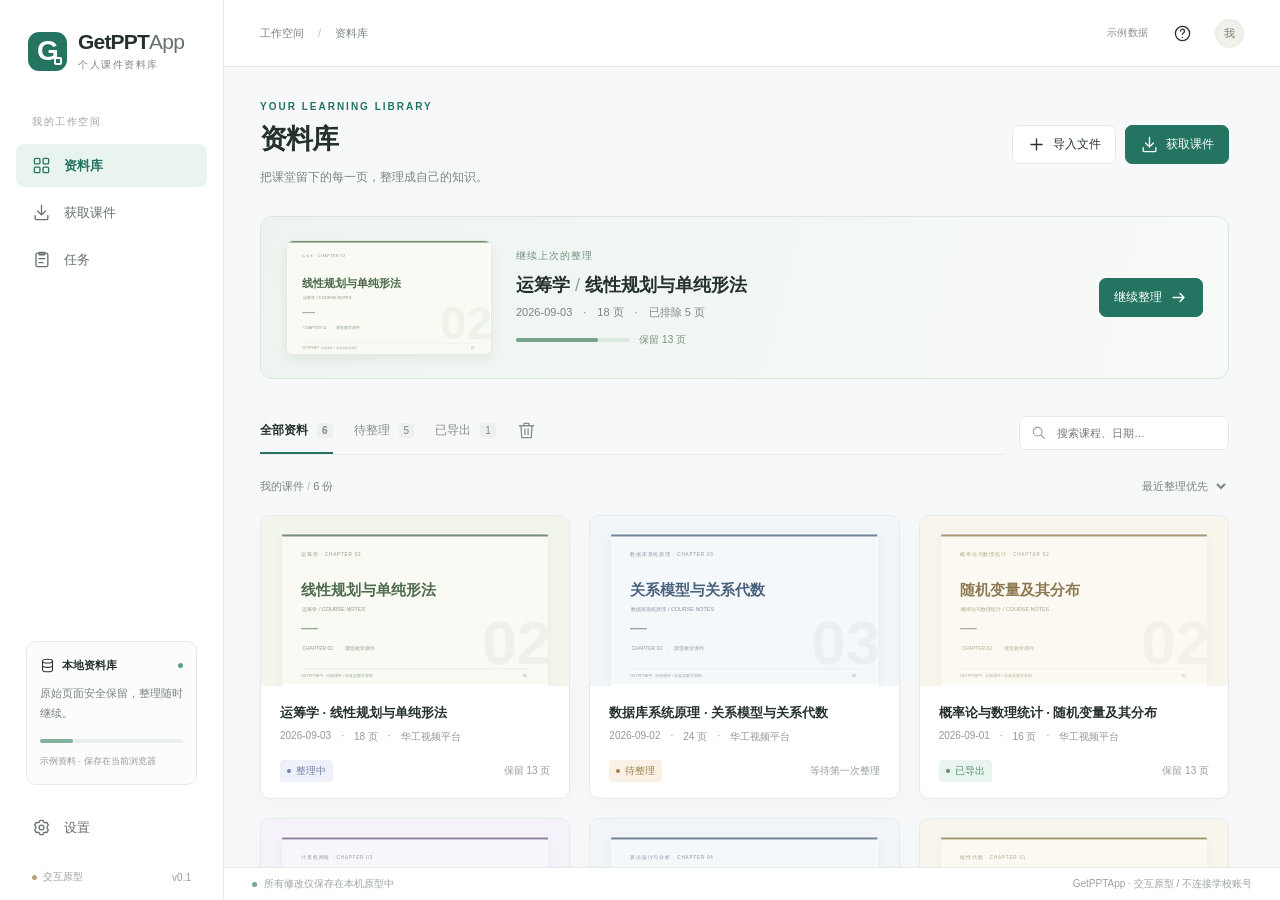
==== prototype/index.html @ de609c1f "feat: build stable course library workflow" ====
<!doctype html>
<html lang="zh-CN">
<head>
  <meta charset="utf-8">
  <meta name="viewport" content="width=device-width,initial-scale=1">
  <title>GetPPTApp · 课件资料库</title>
  <link rel="stylesheet" href="styles.css">
</head>
<body>
  <div class="app-shell">
    <aside class="sidebar">
      <a class="brand" href="#library" aria-label="返回资料库"><span class="brand-mark">G<span></span></span><span>GetPPT<span class="brand-app">App</span><small>个人课件资料库</small></span></a>
      <div class="workspace-label">我的工作空间</div>
      <nav id="nav" aria-label="主导航"></nav>
      <div class="sidebar-bottom">
        <div class="storage-card"><div><span data-icon="database"></span><strong>本地资料库</strong><span class="local-dot"></span></div><p>原始页面安全保留，整理随时继续。</p><div class="storage-meter"><span></span></div><small>示例资料 · 保存在当前浏览器</small></div>
        <button class="nav-item" data-nav="settings"><span data-icon="settings"></span>设置</button>
        <div class="prototype-label"><span></span>交互原型 <span class="prototype-version">v0.1</span></div>
      </div>
    </aside>
    <div class="workspace">
      <header class="topbar"><div id="breadcrumb">工作空间 <span>/</span> 资料库</div><div class="topbar-right"><span class="demo-tag">示例数据</span><button class="icon-button" id="help-button" title="查看原型体验说明" aria-label="查看原型体验说明" data-icon="help"></button><span class="avatar">我</span></div></header>
      <main id="main"></main>
      <footer id="statusbar"></footer>
    </div>
  </div>
  <div id="toast" role="status" aria-live="polite"></div>
  <dialog id="modal"><div id="modal-content"></div></dialog>
  <script src="app.js"></script>
</body>
</html>
---- prototype/styles.css ----
:root{--bg:#f7f8fa;--surface:#fff;--ink:#25312f;--muted:#7a8583;--line:#e6ebe9;--green:#257461;--green-dark:#195845;--soft:#eaf4ef;--amber:#a9782d;--radius:12px;--shadow:0 7px 24px #22392c06;font-family:Inter,"Segoe UI","Microsoft YaHei",sans-serif;font-size:14px;color:var(--ink);background:var(--bg)}
*{box-sizing:border-box}body{margin:0}button,input,select{font:inherit}button,a,input,select{outline-offset:4px}button{cursor:pointer}button:disabled{cursor:not-allowed;opacity:.4}a{color:inherit;text-decoration:none}button{color:inherit}svg.icon{width:19px;height:19px;flex-shrink:0;stroke:currentColor;fill:none;stroke-width:1.65;stroke-linecap:round;stroke-linejoin:round;vertical-align:middle}button{border:1px solid var(--line);background:white;border-radius:7px;padding:9px 14px;display:inline-flex;align-items:center;justify-content:center;gap:7px;transition:background .15s,border-color .15s}button:hover:not(:disabled){background:#f1f5f3;border-color:#cbd8d1}.primary{background:var(--green);border-color:var(--green);color:#fff}.primary:hover:not(:disabled){background:var(--green-dark);border-color:var(--green-dark)}.secondary{background:var(--soft);color:var(--green);border-color:transparent}.quiet{border-color:transparent;background:transparent}.danger{color:#a3473d}.icon-button{padding:7px;width:34px;height:34px;background:transparent;border-color:transparent}.app-shell{height:100vh;display:flex;overflow:hidden}.sidebar{width:224px;flex-shrink:0;background:#fff;border-right:1px solid var(--line);padding:30px 16px 16px;display:flex;flex-direction:column}.brand{display:flex;gap:11px;align-items:center;padding:0 12px;font-size:21px;font-weight:750;letter-spacing:-.8px}.brand-mark{height:39px;width:39px;background:var(--green);border-radius:11px;color:white;font-size:28px;font-weight:600;display:grid;place-items:center;position:relative}.brand-mark span{position:absolute;width:8px;height:8px;border:2px solid white;right:5px;bottom:6px;border-radius:2px;background:var(--green)}.brand-app{font-weight:400;color:#64716d}.brand small{display:block;color:var(--muted);font-size:10px;font-weight:400;letter-spacing:1.5px;margin-top:4px}.workspace-label{font-size:10px;letter-spacing:1.6px;color:#99a19e;margin:43px 16px 13px}.nav-item{width:100%;border:0;justify-content:flex-start;gap:13px;padding:12px 16px;border-radius:8px;font-size:13px;color:#67726e;margin:2px 0}.nav-item.active{background:var(--soft);color:var(--green);font-weight:650}.nav-item .nav-count{margin-left:auto;background:#dcece4;padding:2px 6px;font-size:10px;border-radius:5px}.sidebar-bottom{margin-top:auto}.storage-card{margin:14px 10px 19px;padding:16px 13px;border:1px solid var(--line);border-radius:10px;background:#fbfcfb}.storage-card>div:first-child{display:flex;align-items:center;gap:7px;font-size:11px}.storage-card svg{width:15px;height:15px}.storage-card p{font-size:11px;line-height:1.8;color:var(--muted);margin:11px 0}.storage-card small{font-size:9px;color:#919b95}.local-dot{background:#58a384;width:5px;height:5px;border-radius:50%;margin-left:auto}.storage-meter{height:4px;background:#e9efeb;border-radius:3px;margin:15px 0 8px}.storage-meter span{display:block;width:23%;height:100%;background:#82b39c;border-radius:3px}.prototype-label{font-size:10px;color:#97a09b;display:flex;gap:6px;align-items:center;padding:19px 16px 0}.prototype-label>span:first-child{height:5px;width:5px;background:#b9a275;border-radius:50%}.prototype-version{margin-left:auto}.workspace{flex:1;min-width:0;display:flex;flex-direction:column}.topbar{height:67px;flex-shrink:0;border-bottom:1px solid var(--line);display:flex;align-items:center;justify-content:space-between;padding:0 36px;background:#fff}.topbar #breadcrumb{font-size:11px;color:#7a8580;display:flex;gap:14px;align-items:center}.topbar #breadcrumb span{color:#bac3be}.topbar-right{display:flex;gap:16px;align-items:center}.demo-tag{font-size:10px;color:#8b918a;letter-spacing:.6px}.avatar{background:#f0f1eb;border:1px solid #e6e8e0;height:29px;width:29px;display:grid;place-items:center;font-size:11px;border-radius:50%;color:#787f6e}main{padding:34px 36px;flex:1;overflow:auto;scrollbar-gutter:stable}.page-heading{display:flex;align-items:center;justify-content:space-between;gap:16px;margin-bottom:27px}.eyebrow{font-size:10px;color:var(--green);letter-spacing:2px;font-weight:600;margin-bottom:9px}h1{font-size:27px;letter-spacing:-.8px;font-weight:650;margin:0 0 10px}h2{font-size:16px;font-weight:650;margin:0}h3{font-size:14px;margin:0;font-weight:600}.subtitle{font-size:12px;color:var(--muted);margin:0;line-height:1.8}.actions{display:flex;gap:9px;align-items:center}.actions button{font-size:12px}.continue-card{display:grid;grid-template-columns:206px 1fr auto;gap:24px;align-items:center;border:1px solid #dae8df;background:linear-gradient(105deg,#edf4ef,#f8faf7);border-radius:var(--radius);padding:23px 25px;margin-bottom:31px}.continue-art{border:1px solid #e3e9df;border-radius:7px;overflow:hidden;box-shadow:0 5px 10px #254a2910;aspect-ratio:16/9}.continue-copy .overline{font-size:10px;color:#749080;letter-spacing:1px;margin-bottom:10px}.continue-copy h2{font-size:18px;margin-bottom:8px}.continue-copy p{font-size:11px;color:var(--muted);margin:6px 0}.continue-copy .tiny-progress{width:170px;margin-top:13px;display:flex;align-items:center;gap:9px;font-size:10px;color:#799182}.tiny-progress>span:first-child{height:4px;flex:1;background:#dce7df;border-radius:3px}.tiny-progress i{display:block;background:#77a18a;height:100%;border-radius:3px}.continue-card>.actions{align-self:center}.continue-card button{font-size:12px}.toolbar{display:flex;align-items:center;gap:15px;margin-bottom:19px}.tabs{display:flex;gap:21px;align-items:center;flex:1;border-bottom:1px solid var(--line)}.tabs button{padding:11px 0 14px;border-radius:0;border:0;background:transparent;color:#858e88;font-size:12px;position:relative}.tabs button.active{color:var(--ink);font-weight:600}.tabs button.active:after{content:'';position:absolute;left:0;right:0;height:2px;background:var(--green);bottom:-1px}.tabs .count{font-size:10px;background:#edf0ed;padding:2px 5px;border-radius:4px;margin-left:2px;color:#7d8980}.search-box{display:flex;align-items:center;gap:8px;background:white;border:1px solid var(--line);border-radius:7px;padding:8px 11px;color:#97a099;min-width:210px}.search-box svg{width:16px;height:16px}.search-box input{border:0;outline:0;width:150px;font-size:11px;color:var(--ink);background:transparent}.search-box:focus-within{border-color:#80a58e}.library-tools{display:flex;align-items:center;justify-content:space-between;color:var(--muted);font-size:11px;margin-bottom:17px}.library-tools select{font-size:11px;border:0;background:none;color:var(--muted);padding:5px;cursor:pointer}.course-grid{display:grid;grid-template-columns:repeat(3,minmax(0,1fr));gap:19px}.course-card{border:1px solid var(--line);border-radius:10px;background:white;overflow:hidden;box-shadow:var(--shadow);transition:transform .15s,border-color .15s;position:relative}.course-card:hover{transform:translateY(-2px);border-color:#b4cabc}.course-cover{aspect-ratio:16/8.8;padding:17px 21px 0;background:#f0f2ef;overflow:hidden;position:relative}.course-cover .slide{border-radius:3px 3px 0 0;box-shadow:0 2px 10px #0000000c}.course-open{display:block;width:100%;padding:0;border:0;background:none;text-align:left;border-radius:0}.course-open:hover:not(:disabled){background:transparent}.course-info{padding:17px 19px 16px}.course-info h3{font-size:13px;line-height:1.6;margin-bottom:6px}.course-info .meta{font-size:10px;color:#929a95;display:flex;gap:10px;margin-bottom:16px}.course-info-bottom{display:flex;justify-content:space-between;align-items:center;font-size:10px;color:#959e98}.badge{display:inline-flex;align-items:center;gap:5px;padding:4px 7px;border-radius:4px;font-size:10px;white-space:nowrap}.badge:before{content:'';height:4px;width:4px;background:currentColor;border-radius:50%}.badge.pending{background:#f8f1e4;color:#a1844e}.badge.editing{background:#eef1f9;color:#7484aa}.badge.exported{background:#eaf4ef;color:#5a9076}.badge.changed{background:#f8eee7;color:#b28258}.card-menu{position:absolute;bottom:10px;right:10px;opacity:0;background:white}.course-card:focus-within .card-menu,.course-card:hover .card-menu{opacity:1}.empty{padding:70px 25px;text-align:center;color:#89948d;border:1px dashed #d6e0d9;border-radius:12px;background:#fff}.empty>svg{width:36px;height:36px;color:#86a590;margin-bottom:18px}.empty h2{color:#54665b;margin:0 0 10px;font-size:17px}.empty p{font-size:12px;line-height:1.8;margin-bottom:22px}.slide{display:block;width:100%;height:100%;background:#fff;object-fit:contain}.source-row{display:grid;grid-template-columns:1.2fr 1fr;gap:18px;margin-bottom:25px}.panel{background:#fff;border:1px solid var(--line);border-radius:11px;padding:22px}.source-card{display:flex;gap:15px;align-items:center}.source-logo{height:48px;width:48px;border-radius:11px;background:#edf3ee;display:grid;place-items:center;color:var(--green)}.source-logo svg{width:25px;height:25px}.source-card h3{margin-bottom:7px}.source-card p{font-size:11px;color:var(--muted);margin:0;line-height:1.7}.source-card>button{margin-left:auto;flex-shrink:0;font-size:11px}.connected{color:var(--green)!important}.scan-panel{padding:0;overflow:hidden}.scan-bar{display:flex;align-items:end;gap:15px;padding:22px;border-bottom:1px solid var(--line)}label.field{display:flex;flex-direction:column;gap:8px;font-size:11px;color:var(--muted)}input[type=date],input[type=text],select.field-input,input[type=number]{border:1px solid var(--line);padding:9px 11px;border-radius:6px;font-size:12px;background:#fff;color:var(--ink)}.scan-bar .scan-note{font-size:11px;color:var(--muted);margin-left:auto;padding:9px 0}.table-wrap{overflow:auto}table{width:100%;border-collapse:collapse;font-size:12px;white-space:nowrap}th{text-align:left;font-size:10px;font-weight:400;color:var(--muted);padding:14px 22px;background:#fbfcfb}td{padding:18px 22px;border-top:1px solid #eef1ee;color:#58665e}td:first-child,th:first-child{width:45px;padding-right:0}td .course-title{font-weight:550;color:var(--ink);margin-bottom:5px}td small{color:var(--muted);font-size:10px}input[type=checkbox]{accent-color:var(--green);width:15px;height:15px;cursor:pointer}.scan-bottom{border-top:1px solid var(--line);padding:17px 22px;display:flex;justify-content:space-between;align-items:center;font-size:11px;color:var(--muted)}.scan-bottom label{display:flex;align-items:center;gap:6px}.helper-note{display:flex;gap:9px;color:#869289;font-size:11px;line-height:1.9;padding:17px 2px}.helper-note svg{width:16px;margin-top:2px;flex-shrink:0}.editor-heading{margin-bottom:20px}.editor-heading h1{font-size:23px}.editor-heading .subtitle{display:flex;gap:11px;align-items:center;font-size:11px}.saved-label{font-size:10px;color:#7e9988}.saved-label svg{height:13px;width:13px;margin-right:4px}.back-button{font-size:11px;color:#7b8880;margin:0 0 14px;padding:0;border:0;background:none}.editor-toolbar{display:flex;align-items:center;gap:9px;flex-wrap:wrap;background:white;border:1px solid var(--line);border-radius:9px;padding:11px 14px;margin-bottom:17px}.editor-toolbar button{font-size:11px;padding:7px 10px}.editor-toolbar .separator{height:20px;width:1px;background:var(--line);margin:0 4px}.editor-toolbar .selected-label{font-size:11px;color:var(--muted);margin-left:auto}.segmented{display:flex;background:#f1f4f1;padding:3px;border-radius:6px}.segmented button{border:0;background:transparent;color:#87918a;font-size:11px;padding:7px 11px}.segmented button.active{background:white;color:#4c6855;box-shadow:0 1px 3px #00000009}.editor-layout{display:grid;grid-template-columns:minmax(0,1fr) 310px;gap:20px;align-items:start}.pages-grid{display:grid;grid-template-columns:repeat(3,minmax(0,1fr));gap:16px}.page-tile{background:white;border:1px solid var(--line);border-radius:7px;overflow:hidden;position:relative;transition:box-shadow .12s,border-color .12s}.page-tile.selected{border-color:var(--green);box-shadow:0 0 0 2px #25746118}.page-tile.current:not(.selected){border-color:#a3b7a7}.page-art{aspect-ratio:16/10;cursor:pointer;padding:7px;background:#f0f2ef;position:relative}.page-art svg{pointer-events:none}.page-tile.excluded .slide{opacity:.28;filter:grayscale(1)}.page-tile.excluded .page-art:after{content:'已排除';position:absolute;left:50%;top:50%;transform:translate(-50%,-50%);background:#fffdf0ee;border:1px solid #e5e4d7;border-radius:4px;font-size:10px;color:#8f8e7b;padding:3px 8px;pointer-events:none}.page-check{position:absolute;z-index:1;left:11px;top:11px;display:flex;background:#ffffffeb;border-radius:3px;padding:1px;box-shadow:0 1px 3px #0001}.page-check input{margin:1px;width:13px;height:13px}.page-caption{display:flex;align-items:center;justify-content:space-between;font-size:10px;padding:7px 9px;color:#929b95}.page-caption strong{color:#68796d;font-size:10px;font-weight:500}.page-caption button{font-size:9px;border:0;background:transparent;padding:3px 4px;color:#8b9a8f}.page-tile.excluded .page-caption button{color:var(--green)}.preview-panel{position:sticky;top:0;background:#fff;border:1px solid var(--line);border-radius:10px;overflow:hidden}.preview-title{display:flex;align-items:center;justify-content:space-between;padding:13px 16px;font-size:12px;font-weight:550}.preview-title span{font-weight:400;color:#98a19a;font-size:10px}.large-art{background:#eff1ee;padding:16px;cursor:zoom-in;aspect-ratio:4/3;display:flex;align-items:center}.large-art svg{height:auto;aspect-ratio:16/9;box-shadow:0 3px 13px #0000000d}.preview-controls{display:flex;align-items:center;justify-content:space-between;padding:11px 16px;border-bottom:1px solid var(--line);font-size:10px;color:var(--muted)}.preview-detail{padding:17px}.preview-detail h3{font-size:12px;margin-bottom:10px}.preview-detail p{font-size:11px;color:var(--muted);line-height:1.8;margin:8px 0 17px}.preview-detail>button{width:100%;font-size:11px}.keyboard-note{padding:14px 17px;background:#fafbf9;border-top:1px solid var(--line);font-size:10px;color:#9aa29a;line-height:2}kbd{font:9px "Segoe UI",sans-serif;padding:2px 4px;border:1px solid #e1e7df;border-radius:3px;background:white;color:#87927f}.editor-summary{display:flex;align-items:center;justify-content:space-between;margin-top:20px;font-size:11px;color:var(--muted);padding-top:16px;border-top:1px solid var(--line)}.editor-summary strong{color:var(--green);font-weight:550}.task-list{display:flex;flex-direction:column;gap:13px}.task-row{display:flex;align-items:center;gap:18px;background:#fff;border:1px solid var(--line);border-radius:10px;padding:20px 22px}.task-icon{height:42px;width:42px;border-radius:10px;background:var(--soft);display:grid;place-items:center;color:var(--green)}.task-copy{flex:1}.task-copy h3{font-size:13px;margin-bottom:7px}.task-copy p{font-size:11px;color:var(--muted);margin:0}.task-progress{height:4px;background:#edf0ec;border-radius:3px;margin-top:13px;max-width:460px}.task-progress span{display:block;height:100%;border-radius:3px;background:#79a28b;transition:width .3s}.task-row .actions button{font-size:11px}.settings-grid{display:grid;grid-template-columns:minmax(0,1fr) 280px;gap:23px}.settings-section{padding:24px 26px;margin-bottom:18px}.settings-section h2{margin-bottom:23px}.setting-row{display:flex;align-items:center;justify-content:space-between;gap:20px;margin:22px 0}.setting-row h3{font-size:12px;margin-bottom:6px}.setting-row p{font-size:11px;color:var(--muted);margin:0;line-height:1.8}.setting-row select{font-size:11px;max-width:190px}.toggle{position:relative;width:33px;height:19px;appearance:none;background:#cbd5cd;border-radius:20px;border:0;flex-shrink:0}.toggle:checked{background:var(--green)}.toggle:after{content:'';position:absolute;width:13px;height:13px;left:3px;top:3px;border-radius:50%;background:white}.toggle:checked:after{left:17px}.setting-path{padding:11px 13px;background:#f6f8f5;border:1px solid var(--line);border-radius:6px;color:#7b8a7b;font-size:11px;line-height:1.8}.guide-card{background:#f0f5ef;border:1px solid #e0e9dc;border-radius:10px;padding:23px;height:fit-content}.guide-card h3{font-size:13px;margin-bottom:12px;color:#5b775c}.guide-card p{font-size:11px;color:#81917c;line-height:2}.guide-card hr{border:0;border-top:1px solid #dde7d8;margin:21px 0}.guide-card .number{font-size:27px;color:#5d805e;font-weight:300}.trash-link{font-size:11px;color:#89948b;background:transparent;border:0;padding:5px 0}.footer-count{font-size:10px;color:#a1aaa4;text-align:center;margin:29px 0 7px}#statusbar{height:33px;flex-shrink:0;background:#fff;border-top:1px solid var(--line);display:flex;justify-content:space-between;align-items:center;padding:0 28px;font-size:10px;color:#9aa29e}#statusbar .status-left{display:flex;align-items:center;gap:7px}#statusbar .dot{width:5px;height:5px;background:#70a889;border-radius:50%}#statusbar button{font-size:10px;padding:2px 8px;border:0;color:var(--green);background:none}dialog{border:1px solid var(--line);border-radius:15px;padding:0;max-width:min(520px,90vw);width:520px;box-shadow:0 20px 90px #172c2233;color:var(--ink)}dialog::backdrop{background:#1b2e2544;backdrop-filter:blur(2px)}.modal-header{padding:24px 27px 15px;display:flex;align-items:center;justify-content:space-between}.modal-header h2{font-size:19px}.modal-body{padding:0 27px 25px}.modal-body p{font-size:12px;line-height:1.9;color:var(--muted)}.modal-body .notice{background:#f8f4e9;color:#9a8351;padding:12px 14px;font-size:11px;line-height:1.8;border-radius:7px;margin:18px 0}.modal-body .field{margin-top:17px}.modal-body input[type=text]{width:100%}.modal-actions{display:flex;gap:9px;justify-content:flex-end;padding:18px 27px;border-top:1px solid var(--line);background:#fafbf9}.modal-actions button{font-size:12px}.modal-stat{display:flex;justify-content:space-between;gap:20px;background:#f4f7f2;border-radius:9px;padding:18px;text-align:center}.modal-stat strong{display:block;font-size:23px;color:#5d7e65;font-weight:500}.modal-stat span{display:block;font-size:10px;color:#93a08e;margin-top:5px}.range-fields{display:flex;gap:15px;margin-top:10px}.range-fields .field{flex:1}.range-fields input{width:100%}.help-steps{counter-reset:step;padding:0;list-style:none}.help-steps li{counter-increment:step;font-size:12px;color:#67796b;margin:16px 0;display:flex;gap:10px;align-items:center}.help-steps li:before{content:counter(step);height:23px;min-width:23px;background:var(--soft);color:var(--green);border-radius:6px;display:grid;place-items:center;font-size:11px}.fullscreen-modal{width:min(1150px,94vw);max-width:94vw}.fullscreen-modal .modal-body{padding:5px 27px 20px}.fullscreen-modal .slide{max-height:65vh;aspect-ratio:16/9}.full-nav{display:flex;gap:13px;align-items:center;justify-content:center;padding:10px;font-size:12px;color:var(--muted)}#toast{position:fixed;bottom:49px;left:calc(50% + 80px);transform:translate(-50%,15px);opacity:0;pointer-events:none;border:1px solid #33483a;background:#33483a;color:white;border-radius:9px;padding:12px 19px;font-size:12px;box-shadow:0 5px 23px #25312f22;transition:opacity .2s,transform .2s;z-index:100}#toast.show{opacity:1;transform:translate(-50%,0)}.export-details{border:1px solid var(--line);border-radius:7px;padding:14px;line-height:1.9;color:var(--muted);font-size:11px;margin-top:15px}.screenreader{position:absolute;width:1px;height:1px;overflow:hidden;clip:rect(0,0,0,0)}
@media(min-width:1550px){main{padding:38px 48px}.course-grid{grid-template-columns:repeat(4,minmax(0,1fr))}.pages-grid{grid-template-columns:repeat(4,minmax(0,1fr))}.editor-layout{grid-template-columns:minmax(0,1fr) 360px}}
@media(max-width:1200px){.sidebar{width:194px;padding-left:11px;padding-right:11px}.brand{font-size:19px;gap:8px}.brand-mark{width:34px;height:34px}.topbar{padding:0 25px}main{padding:27px 25px}.continue-card{grid-template-columns:165px 1fr auto;padding:20px;gap:17px}.continue-copy h2{font-size:16px}.source-row{grid-template-columns:1fr}.editor-layout{grid-template-columns:minmax(0,1fr) 265px}.pages-grid{grid-template-columns:repeat(2,minmax(0,1fr))}.toolbar{gap:12px}.tabs{gap:15px}.search-box{min-width:175px}.search-box input{width:125px}.settings-grid{grid-template-columns:1fr 230px}}
@media(max-width:950px){.sidebar{width:170px}.brand{font-size:17px;padding:0 5px}.brand small{font-size:9px;letter-spacing:.5px}.workspace-label{margin-top:35px}.nav-item{padding:12px}.storage-card{padding:11px;margin-left:1px;margin-right:1px}.course-grid{grid-template-columns:repeat(2,minmax(0,1fr))}.continue-card{grid-template-columns:130px 1fr;gap:16px}.continue-card>.actions{grid-column:2}.toolbar{flex-wrap:wrap}.toolbar .tabs{min-width:100%}.search-box{width:100%}.search-box input{width:100%}.editor-layout{grid-template-columns:1fr}.preview-panel{display:none}.pages-grid{grid-template-columns:repeat(3,minmax(0,1fr))}.settings-grid{grid-template-columns:1fr}.guide-card{display:none}.scan-note{display:none}.page-heading{align-items:flex-start}.page-heading>.actions{flex-wrap:wrap;justify-content:flex-end}.editor-heading .actions{max-width:190px}}
@media(max-width:650px){.sidebar{width:64px;padding:20px 6px 10px}.brand{justify-content:center;padding:0}.brand>span:last-child,.workspace-label,.storage-card,.prototype-label{display:none}.nav-item{font-size:0;gap:0;justify-content:center;margin-top:10px}.nav-item .nav-count{position:absolute;transform:translate(12px,-10px);font-size:9px}.nav-item svg{width:21px;height:21px}nav{margin-top:30px}.topbar{height:52px;padding:0 17px}.topbar-right{gap:8px}.demo-tag{display:none}main{padding:24px 17px}.page-heading{flex-direction:column;gap:16px}h1{font-size:25px}.continue-card{grid-template-columns:1fr;padding:20px}.continue-art{display:none}.continue-card>.actions{grid-column:1}.course-grid{gap:12px}.course-cover{padding:11px 12px 0}.course-info{padding:12px}.course-info .meta{flex-wrap:wrap;gap:4px}.tabs{gap:13px}.tabs button{font-size:11px}.editor-heading .actions{max-width:none}.pages-grid{grid-template-columns:repeat(2,minmax(0,1fr))}.editor-toolbar{gap:5px}.editor-toolbar .selected-label{margin:5px 0}.editor-summary{font-size:10px;gap:10px}.source-card{flex-wrap:wrap}.source-card>button{margin-left:62px}.scan-bar{padding:15px;gap:8px;flex-wrap:wrap}.scan-bar input{max-width:145px}.scan-bottom{gap:12px;align-items:flex-start;flex-direction:column}.task-row{padding:15px;gap:10px;flex-wrap:wrap}.task-row>.actions{margin-left:52px}.setting-row{align-items:flex-start}.setting-row select{max-width:135px}#statusbar{padding:0 13px;font-size:9px}#statusbar>span:last-child{display:none}#toast{left:55%;max-width:80vw;width:max-content}.continue-copy .tiny-progress{width:190px}}

/* Keep batch actions within reach while browsing longer slide lists. */
.editor-toolbar { position: sticky; top: 0; z-index: 5; }
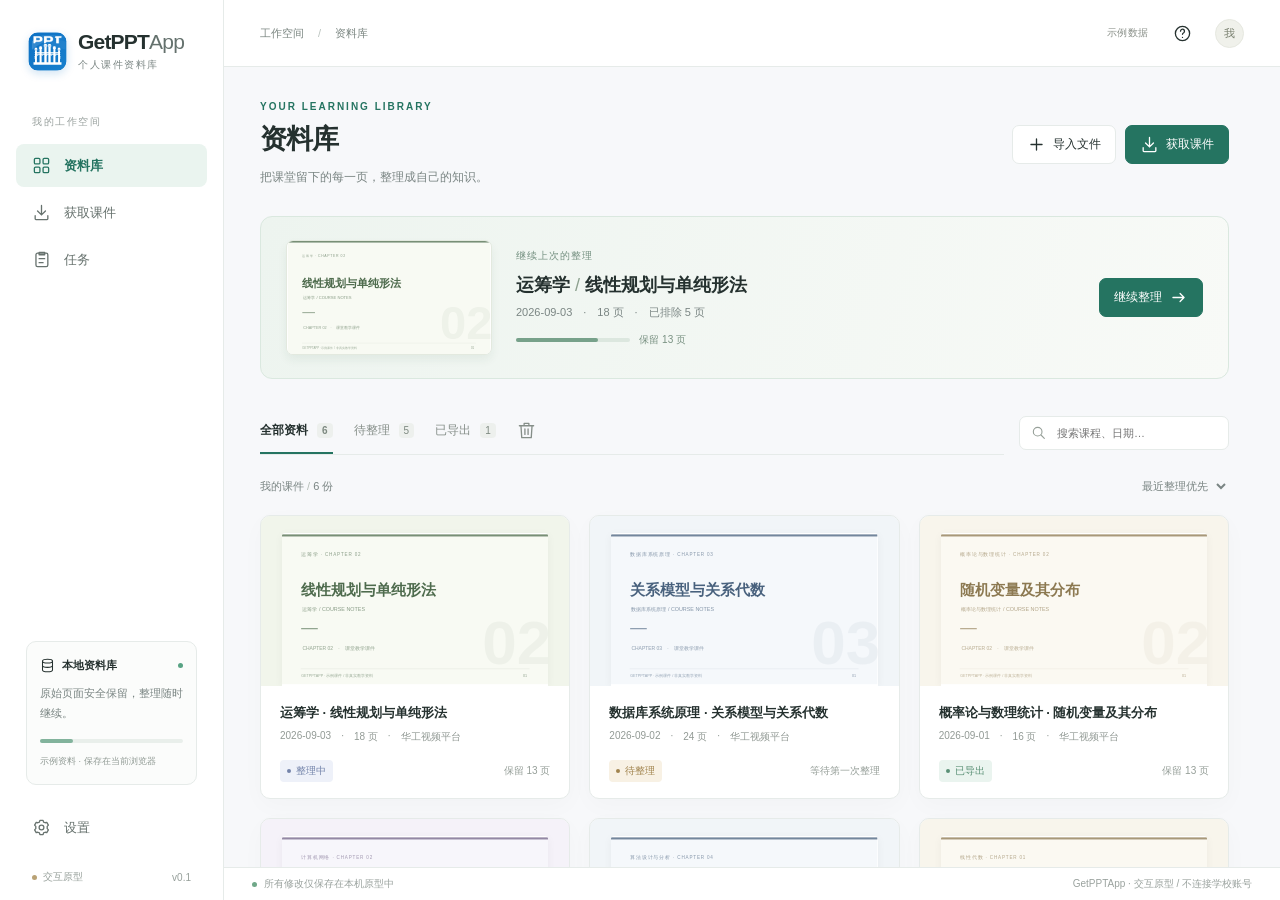
==== commit 71d158be: "feat: apply new app icon across the product" ====
--- a/prototype/index.html
+++ b/prototype/index.html
@@ -4,12 +4,13 @@
   <meta charset="utf-8">
   <meta name="viewport" content="width=device-width,initial-scale=1">
   <title>GetPPTApp · 课件资料库</title>
+  <link rel="icon" type="image/svg+xml" href="../assets/app-icon.svg">
   <link rel="stylesheet" href="styles.css">
 </head>
 <body>
   <div class="app-shell">
     <aside class="sidebar">
-      <a class="brand" href="#library" aria-label="返回资料库"><span class="brand-mark">G<span></span></span><span>GetPPT<span class="brand-app">App</span><small>个人课件资料库</small></span></a>
+      <a class="brand" href="#library" aria-label="返回资料库"><img class="brand-mark" src="../assets/app-icon.svg" alt=""><span>GetPPT<span class="brand-app">App</span><small>个人课件资料库</small></span></a>
       <div class="workspace-label">我的工作空间</div>
       <nav id="nav" aria-label="主导航"></nav>
       <div class="sidebar-bottom">
--- a/prototype/styles.css
+++ b/prototype/styles.css
@@ -4,6 +4,7 @@
 @media(max-width:1200px){.sidebar{width:194px;padding-left:11px;padding-right:11px}.brand{font-size:19px;gap:8px}.brand-mark{width:34px;height:34px}.topbar{padding:0 25px}main{padding:27px 25px}.continue-card{grid-template-columns:165px 1fr auto;padding:20px;gap:17px}.continue-copy h2{font-size:16px}.source-row{grid-template-columns:1fr}.editor-layout{grid-template-columns:minmax(0,1fr) 265px}.pages-grid{grid-template-columns:repeat(2,minmax(0,1fr))}.toolbar{gap:12px}.tabs{gap:15px}.search-box{min-width:175px}.search-box input{width:125px}.settings-grid{grid-template-columns:1fr 230px}}
 @media(max-width:950px){.sidebar{width:170px}.brand{font-size:17px;padding:0 5px}.brand small{font-size:9px;letter-spacing:.5px}.workspace-label{margin-top:35px}.nav-item{padding:12px}.storage-card{padding:11px;margin-left:1px;margin-right:1px}.course-grid{grid-template-columns:repeat(2,minmax(0,1fr))}.continue-card{grid-template-columns:130px 1fr;gap:16px}.continue-card>.actions{grid-column:2}.toolbar{flex-wrap:wrap}.toolbar .tabs{min-width:100%}.search-box{width:100%}.search-box input{width:100%}.editor-layout{grid-template-columns:1fr}.preview-panel{display:none}.pages-grid{grid-template-columns:repeat(3,minmax(0,1fr))}.settings-grid{grid-template-columns:1fr}.guide-card{display:none}.scan-note{display:none}.page-heading{align-items:flex-start}.page-heading>.actions{flex-wrap:wrap;justify-content:flex-end}.editor-heading .actions{max-width:190px}}
 @media(max-width:650px){.sidebar{width:64px;padding:20px 6px 10px}.brand{justify-content:center;padding:0}.brand>span:last-child,.workspace-label,.storage-card,.prototype-label{display:none}.nav-item{font-size:0;gap:0;justify-content:center;margin-top:10px}.nav-item .nav-count{position:absolute;transform:translate(12px,-10px);font-size:9px}.nav-item svg{width:21px;height:21px}nav{margin-top:30px}.topbar{height:52px;padding:0 17px}.topbar-right{gap:8px}.demo-tag{display:none}main{padding:24px 17px}.page-heading{flex-direction:column;gap:16px}h1{font-size:25px}.continue-card{grid-template-columns:1fr;padding:20px}.continue-art{display:none}.continue-card>.actions{grid-column:1}.course-grid{gap:12px}.course-cover{padding:11px 12px 0}.course-info{padding:12px}.course-info .meta{flex-wrap:wrap;gap:4px}.tabs{gap:13px}.tabs button{font-size:11px}.editor-heading .actions{max-width:none}.pages-grid{grid-template-columns:repeat(2,minmax(0,1fr))}.editor-toolbar{gap:5px}.editor-toolbar .selected-label{margin:5px 0}.editor-summary{font-size:10px;gap:10px}.source-card{flex-wrap:wrap}.source-card>button{margin-left:62px}.scan-bar{padding:15px;gap:8px;flex-wrap:wrap}.scan-bar input{max-width:145px}.scan-bottom{gap:12px;align-items:flex-start;flex-direction:column}.task-row{padding:15px;gap:10px;flex-wrap:wrap}.task-row>.actions{margin-left:52px}.setting-row{align-items:flex-start}.setting-row select{max-width:135px}#statusbar{padding:0 13px;font-size:9px}#statusbar>span:last-child{display:none}#toast{left:55%;max-width:80vw;width:max-content}.continue-copy .tiny-progress{width:190px}}
+.brand-mark{background:transparent;box-shadow:0 3px 9px rgba(13,113,196,.18);display:block;object-fit:contain}
 
 /* Keep batch actions within reach while browsing longer slide lists. */
 .editor-toolbar { position: sticky; top: 0; z-index: 5; }
